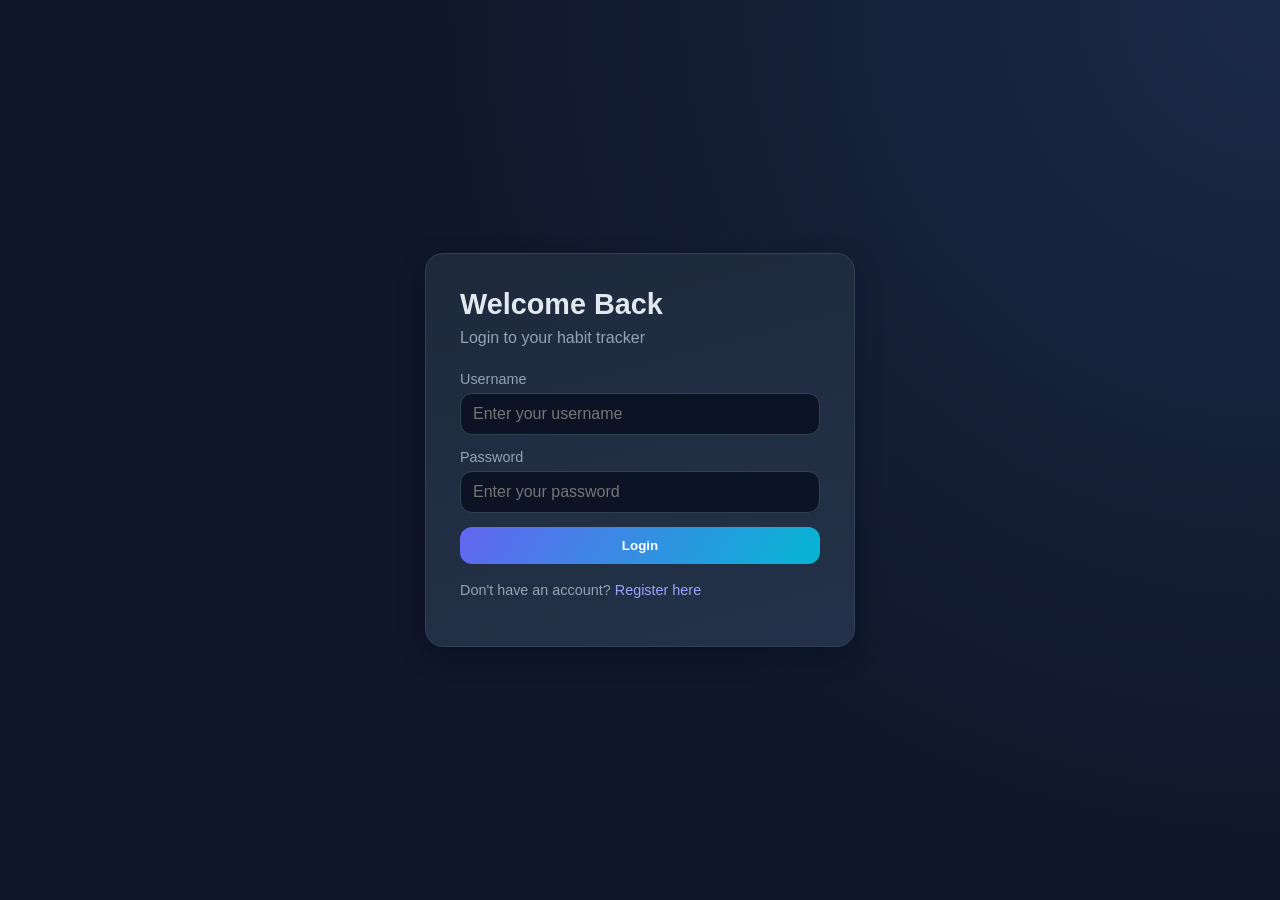
==== dashboard.html @ 2efde403 "first commit" ====
<!DOCTYPE html>
<html>
<head>
    <title>Dashboard - Habit Tracker</title>
    <link rel="stylesheet" href="style.css">
</head>
<body data-page="dashboard">
    <div class="app-shell">
        <aside class="sidebar">
            <div class="brand">FlowTrack</div>
            <nav class="nav-menu">
                <a href="dashboard.html" class="nav-link" data-nav="dashboard">Dashboard</a>
                <a href="tasks.html" class="nav-link" data-nav="tasks">Tasks</a>
                <a href="habits.html" class="nav-link" data-nav="habits">Habits</a>
                <a href="analytics.html" class="nav-link" data-nav="analytics">Analytics</a>
                <a href="settings.html" class="nav-link" data-nav="settings">Settings</a>
            </nav>
            <button class="btn ghost" onclick="logout()">Logout</button>
        </aside>

        <main class="content">
            <header class="page-header">
                <h1>Welcome, <span id="userDisplay"></span></h1>
                <p class="muted">Track tasks, habits, and your consistency every day.</p>
            </header>

            <section class="stats-grid">
                <div class="panel stat-card">
                    <h3>Total Tasks</h3>
                    <p id="metricTotalTasks" class="stat-value">0</p>
                </div>
                <div class="panel stat-card">
                    <h3>Tasks Completed</h3>
                    <p id="metricCompletedTasks" class="stat-value">0</p>
                </div>
                <div class="panel stat-card">
                    <h3>Active Habits</h3>
                    <p id="metricHabits" class="stat-value">0</p>
                </div>
                <div class="panel stat-card">
                    <h3>Best Streak</h3>
                    <p id="metricBestStreak" class="stat-value">0</p>
                </div>
            </section>

            <section class="split-grid">
                <div class="panel">
                    <h2>Quick Add Task</h2>
                    <div class="grid-2">
                        <input type="text" id="quickTaskName" placeholder="Task name">
                        <input type="date" id="quickTaskDeadline">
                    </div>
                    <div class="grid-3">
                        <select id="quickTaskPriority">
                            <option value="High">High</option>
                            <option value="Medium" selected>Medium</option>
                            <option value="Low">Low</option>
                        </select>
                        <select id="quickTaskCategory">
                            <option value="Study">Study</option>
                            <option value="Work">Work</option>
                            <option value="Health">Health</option>
                            <option value="Personal">Personal</option>
                        </select>
                        <button class="btn primary" onclick="addQuickTask()">Add</button>
                    </div>
                </div>

                <div class="panel">
                    <h2>Weekly Progress</h2>
                    <div class="progress-track">
                        <div id="weeklyProgressFill" class="progress-fill"></div>
                    </div>
                    <p id="weeklyProgressText" class="muted">0% completion this week</p>
                </div>
            </section>

            <section class="split-grid">
                <div class="panel">
                    <h2>Tasks Due Today</h2>
                    <ul id="todayTaskList" class="item-list"></ul>
                </div>
                <div class="panel">
                    <h2>Habit Summary</h2>
                    <ul id="habitSummaryList" class="item-list"></ul>
                </div>
            </section>
        </main>
    </div>

    <script src="script.js"></script>
</body>
</html>
---- style.css ----
:root {
    --bg: #0f172a;
    --bg-soft: #111c33;
    --panel: #1e293b;
    --panel-2: #23324a;
    --text: #e2e8f0;
    --muted: #94a3b8;
    --accent: #6366f1;
    --accent-2: #06b6d4;
    --success: #22c55e;
    --danger: #ef4444;
    --border: #334155;
    --shadow: 0 8px 24px rgba(2, 6, 23, 0.35);
}

:root[data-theme="light"] {
    --bg: #f1f5f9;
    --bg-soft: #e2e8f0;
    --panel: #ffffff;
    --panel-2: #f8fafc;
    --text: #0f172a;
    --muted: #475569;
    --accent: #4f46e5;
    --accent-2: #0891b2;
    --success: #16a34a;
    --danger: #dc2626;
    --border: #d6deea;
    --shadow: 0 8px 22px rgba(15, 23, 42, 0.12);
}

* {
    box-sizing: border-box;
}

body {
    margin: 0;
    font-family: "Poppins", "Segoe UI", Tahoma, sans-serif;
    background: radial-gradient(circle at top right, #1b2a48 0%, var(--bg) 55%);
    color: var(--text);
}

.auth-page {
    min-height: 100vh;
    display: grid;
    place-items: center;
    padding: 24px;
}

.auth-container {
    width: 100%;
    max-width: 430px;
}

.auth-card {
    background: linear-gradient(165deg, var(--panel) 0%, var(--panel-2) 100%);
    border: 1px solid var(--border);
    border-radius: 18px;
    box-shadow: var(--shadow);
    padding: 34px;
    animation: rise 0.4s ease;
}

.auth-card h1 {
    margin: 0;
    font-size: 1.8rem;
}

.subtitle {
    color: var(--muted);
    margin: 8px 0 24px;
}

.form-group {
    margin-bottom: 14px;
}

label {
    display: block;
    font-size: 0.9rem;
    color: var(--muted);
    margin-bottom: 6px;
}

input,
select {
    width: 100%;
    background: #0b1325;
    color: var(--text);
    border: 1px solid var(--border);
    border-radius: 12px;
    padding: 11px 12px;
    font: inherit;
    transition: border-color 0.2s, transform 0.2s;
}

:root[data-theme="light"] input,
:root[data-theme="light"] select {
    background: #ffffff;
}

input:focus,
select:focus {
    outline: none;
    border-color: var(--accent);
    transform: translateY(-1px);
}

.btn {
    border: 0;
    border-radius: 12px;
    padding: 11px 14px;
    font-weight: 600;
    cursor: pointer;
    transition: transform 0.2s, opacity 0.2s, box-shadow 0.2s;
}

.btn:hover {
    transform: translateY(-2px);
}

.btn.primary {
    background: linear-gradient(120deg, var(--accent), var(--accent-2));
    color: #ffffff;
    box-shadow: 0 10px 20px rgba(79, 70, 229, 0.3);
}

.btn.ghost {
    background: transparent;
    color: var(--text);
    border: 1px solid var(--border);
}

.btn.danger {
    background: var(--danger);
    color: #ffffff;
}

.btn-primary {
    width: 100%;
    background: linear-gradient(120deg, var(--accent), var(--accent-2));
    color: #ffffff;
}

.auth-link {
    margin-top: 18px;
    font-size: 0.9rem;
    color: var(--muted);
}

.auth-link a {
    color: #9ca3ff;
    text-decoration: none;
}

.message {
    margin-bottom: 14px;
    border-radius: 10px;
    padding: 10px 12px;
    font-size: 0.9rem;
}

.message.success {
    background: rgba(34, 197, 94, 0.14);
    border: 1px solid rgba(34, 197, 94, 0.4);
}

.message.error {
    background: rgba(239, 68, 68, 0.14);
    border: 1px solid rgba(239, 68, 68, 0.4);
}

.app-shell {
    min-height: 100vh;
    display: grid;
    grid-template-columns: 250px 1fr;
}

.sidebar {
    background: linear-gradient(180deg, #101a31 0%, #0b1428 100%);
    border-right: 1px solid var(--border);
    padding: 18px;
    display: flex;
    flex-direction: column;
    gap: 16px;
}

:root[data-theme="light"] .sidebar {
    background: linear-gradient(180deg, #ffffff 0%, #f4f7fb 100%);
}

.brand {
    font-size: 1.3rem;
    font-weight: 700;
    letter-spacing: 0.3px;
}

.nav-menu {
    display: flex;
    flex-direction: column;
    gap: 8px;
}

.nav-link {
    text-decoration: none;
    color: var(--muted);
    padding: 10px 12px;
    border-radius: 10px;
    transition: 0.2s;
}

.nav-link:hover,
.nav-link.active {
    color: var(--text);
    background: rgba(99, 102, 241, 0.2);
}

.content {
    padding: 24px;
}

.page-header h1 {
    margin: 0;
    font-size: 1.8rem;
}

.muted {
    color: var(--muted);
}

.panel {
    background: linear-gradient(180deg, var(--panel) 0%, var(--panel-2) 100%);
    border: 1px solid var(--border);
    border-radius: 16px;
    padding: 16px;
    box-shadow: var(--shadow);
}

.panel h2,
.panel h3 {
    margin-top: 0;
}

.stats-grid {
    margin-top: 16px;
    display: grid;
    grid-template-columns: repeat(4, minmax(0, 1fr));
    gap: 12px;
}

.stat-value {
    font-size: 1.8rem;
    font-weight: 700;
    margin: 8px 0 0;
}

.split-grid {
    margin-top: 16px;
    display: grid;
    grid-template-columns: 1fr 1fr;
    gap: 12px;
}

.grid-2,
.grid-3 {
    display: grid;
    gap: 10px;
    margin-bottom: 10px;
}

.grid-2 {
    grid-template-columns: 1fr 1fr;
}

.grid-3 {
    grid-template-columns: 1fr 1fr auto;
}

.progress-track {
    width: 100%;
    height: 12px;
    border-radius: 999px;
    background: rgba(148, 163, 184, 0.18);
    overflow: hidden;
}

.progress-fill {
    height: 100%;
    width: 0;
    background: linear-gradient(120deg, var(--accent), var(--accent-2));
    transition: width 0.35s ease;
}

.item-list {
    margin: 0;
    padding: 0;
    list-style: none;
    display: flex;
    flex-direction: column;
    gap: 10px;
}

.item-list li {
    background: rgba(148, 163, 184, 0.08);
    border: 1px solid var(--border);
    border-left: 4px solid var(--accent);
    border-radius: 12px;
    padding: 10px;
    display: flex;
    justify-content: space-between;
    gap: 10px;
    align-items: center;
    transition: transform 0.2s;
}

.item-list li:hover {
    transform: translateX(4px);
}

.item-main {
    min-width: 0;
}

.item-title {
    margin: 0;
    font-weight: 600;
}

.item-meta {
    margin: 4px 0 0;
    color: var(--muted);
    font-size: 0.86rem;
}

.item-actions {
    display: flex;
    gap: 6px;
    flex-wrap: wrap;
}

.mini-btn {
    background: transparent;
    color: var(--text);
    border: 1px solid var(--border);
    border-radius: 8px;
    padding: 6px 8px;
    font-size: 0.8rem;
    cursor: pointer;
}

.mini-btn.danger {
    color: #fecaca;
    border-color: rgba(239, 68, 68, 0.5);
}

.task-item.high {
    border-left-color: #f97316;
}

.task-item.medium {
    border-left-color: #eab308;
}

.task-item.low {
    border-left-color: #22c55e;
}

.task-item.overdue .item-title {
    color: #fecaca;
}

.task-item.completed {
    opacity: 0.75;
}

.task-item.completed .item-title {
    text-decoration: line-through;
}

.habit-done {
    border-left-color: var(--success) !important;
}

.empty {
    color: var(--muted);
    justify-content: center;
}

.row-between {
    display: flex;
    justify-content: space-between;
    align-items: center;
    gap: 8px;
}

.small-select {
    max-width: 180px;
}

.heatmap-grid {
    margin-top: 10px;
    display: grid;
    grid-template-columns: repeat(53, 10px);
    grid-template-rows: repeat(7, 10px);
    grid-auto-flow: column;
    gap: 4px;
    overflow-x: auto;
    padding-bottom: 8px;
}

.heat-cell,
.box {
    width: 10px;
    height: 10px;
    border-radius: 2px;
    background: #0b1325;
    border: 1px solid rgba(148, 163, 184, 0.18);
}

.level-0 {
    background: #0b1325;
}

.level-1 {
    background: #173f2d;
}

.level-2 {
    background: #1f6f45;
}

.level-3 {
    background: #1f9d55;
}

.level-4 {
    background: #22c55e;
}

.heatmap-legend {
    margin-top: 10px;
    display: flex;
    align-items: center;
    gap: 6px;
    color: var(--muted);
    font-size: 0.82rem;
}

.ring-panel {
    display: grid;
    place-items: center;
}

.ring-wrap {
    position: relative;
    width: 150px;
    height: 150px;
}

.progress-ring {
    width: 100%;
    height: 100%;
    border-radius: 50%;
    background: conic-gradient(var(--accent) calc(var(--percent) * 1%), rgba(148, 163, 184, 0.2) 0);
    position: relative;
}

.progress-ring::after {
    content: "";
    position: absolute;
    inset: 14px;
    border-radius: 50%;
    background: var(--panel);
    border: 1px solid var(--border);
}

.ring-label {
    position: absolute;
    inset: 0;
    margin: auto;
    width: fit-content;
    height: fit-content;
    font-size: 1.35rem;
    font-weight: 700;
}

.bars-wrap {
    display: flex;
    align-items: flex-end;
    gap: 10px;
    min-height: 180px;
    margin-top: 10px;
}

.bar-col {
    display: flex;
    flex-direction: column;
    align-items: center;
    gap: 6px;
    flex: 1;
}

.bar {
    width: 100%;
    min-height: 6px;
    border-radius: 10px 10px 0 0;
    background: linear-gradient(180deg, var(--accent), var(--accent-2));
}

.bar-col span {
    color: var(--muted);
    font-size: 0.76rem;
}

.danger-panel {
    border-color: rgba(239, 68, 68, 0.4);
}

.react-panel {
    margin-top: 14px;
}

.react-task-app {
    margin-top: 10px;
}

.react-task-toolbar {
    display: grid;
    grid-template-columns: 1fr 180px;
    gap: 10px;
    margin-bottom: 10px;
}

.react-input,
.react-select {
    width: 100%;
    background: #0b1325;
    color: var(--text);
    border: 1px solid var(--border);
    border-radius: 12px;
    padding: 10px 12px;
    font: inherit;
}

:root[data-theme="light"] .react-input,
:root[data-theme="light"] .react-select {
    background: #ffffff;
}

.react-stats-row {
    display: flex;
    flex-wrap: wrap;
    gap: 8px;
    margin-bottom: 12px;
}

.react-stat-chip {
    border: 1px solid var(--border);
    background: rgba(99, 102, 241, 0.14);
    color: var(--text);
    border-radius: 999px;
    padding: 6px 10px;
    font-size: 0.82rem;
    font-weight: 600;
}

.react-task-list {
    display: grid;
    gap: 9px;
}

.react-task-card {
    border: 1px solid var(--border);
    border-left: 4px solid var(--accent);
    border-radius: 12px;
    background: rgba(148, 163, 184, 0.08);
    padding: 10px;
    display: flex;
    justify-content: space-between;
    align-items: center;
    gap: 10px;
}

.react-task-card.is-done {
    opacity: 0.7;
}

.react-task-card.is-done .react-task-title {
    text-decoration: line-through;
}

.react-task-title {
    margin: 0;
    font-weight: 600;
}

.react-task-meta {
    margin: 4px 0 0;
    color: var(--muted);
    font-size: 0.84rem;
}

.react-done-btn {
    min-width: 84px;
}

.react-empty {
    margin: 6px 0;
}

@keyframes rise {
    from {
        opacity: 0;
        transform: translateY(10px);
    }
    to {
        opacity: 1;
        transform: translateY(0);
    }
}

@media (max-width: 1000px) {
    .app-shell {
        grid-template-columns: 1fr;
    }

    .sidebar {
        position: sticky;
        top: 0;
        z-index: 10;
    }

    .stats-grid {
        grid-template-columns: repeat(2, minmax(0, 1fr));
    }

    .split-grid {
        grid-template-columns: 1fr;
    }
}

@media (max-width: 640px) {
    .content {
        padding: 14px;
    }

    .grid-2,
    .grid-3 {
        grid-template-columns: 1fr;
    }

    .item-list li {
        flex-direction: column;
        align-items: flex-start;
    }

    .item-actions {
        width: 100%;
    }

    .mini-btn {
        flex: 1;
    }

    .react-task-toolbar {
        grid-template-columns: 1fr;
    }

    .react-task-card {
        flex-direction: column;
        align-items: flex-start;
    }

    .react-done-btn {
        width: 100%;
    }
}
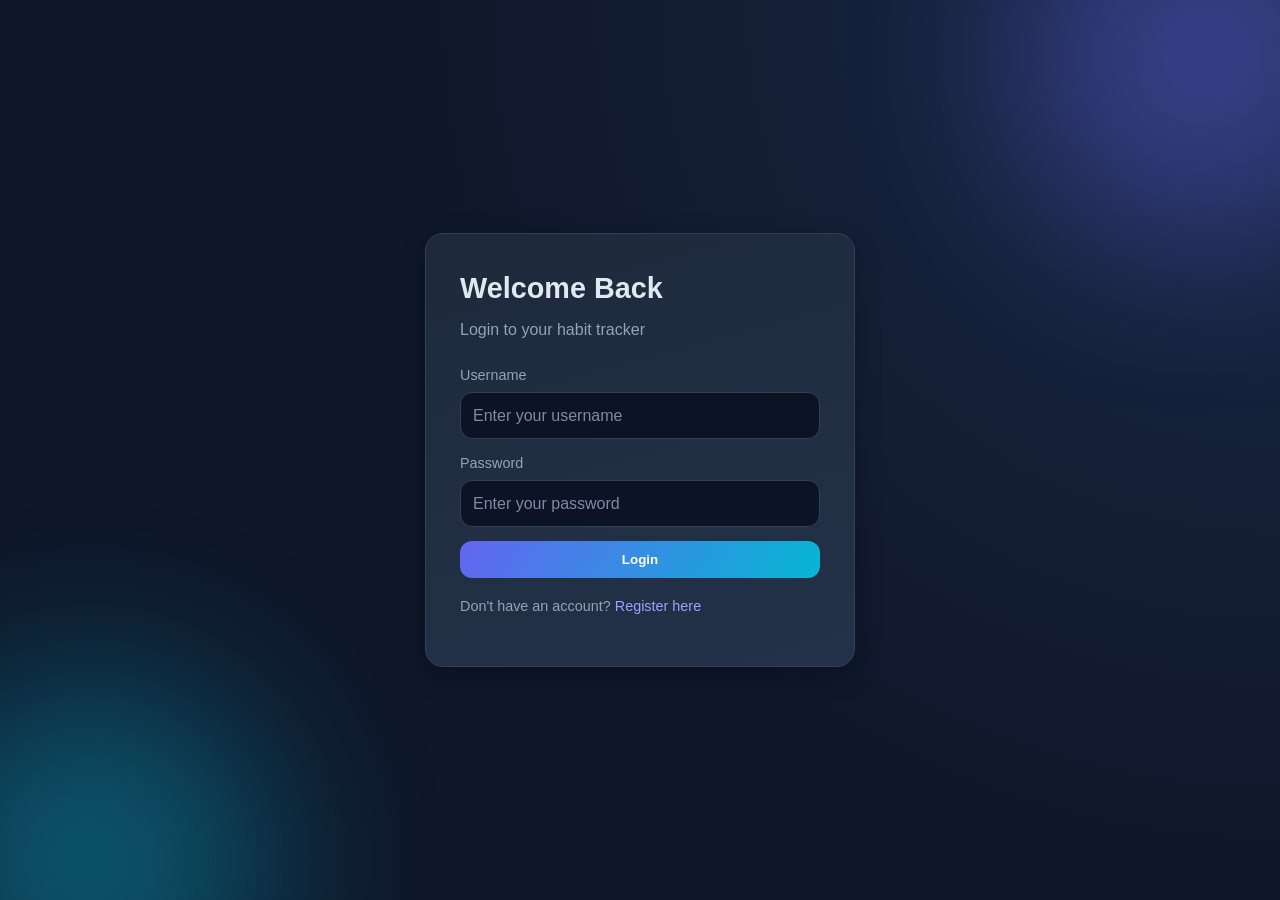
==== commit 3ce0a633: "New Features" ====
--- a/dashboard.html
+++ b/dashboard.html
@@ -13,6 +13,7 @@
                 <a href="tasks.html" class="nav-link" data-nav="tasks">Tasks</a>
                 <a href="habits.html" class="nav-link" data-nav="habits">Habits</a>
                 <a href="analytics.html" class="nav-link" data-nav="analytics">Analytics</a>
+                <a href="calendar.html" class="nav-link" data-nav="calendar">Calendar</a>
                 <a href="settings.html" class="nav-link" data-nav="settings">Settings</a>
             </nav>
             <button class="btn ghost" onclick="logout()">Logout</button>
--- a/style.css
+++ b/style.css
@@ -32,11 +32,41 @@
     box-sizing: border-box;
 }
 
+*::selection {
+    background: rgba(99, 102, 241, 0.35);
+    color: #ffffff;
+}
+
 body {
     margin: 0;
     font-family: "Poppins", "Segoe UI", Tahoma, sans-serif;
     background: radial-gradient(circle at top right, #1b2a48 0%, var(--bg) 55%);
     color: var(--text);
+    line-height: 1.45;
+}
+
+body::before,
+body::after {
+    content: "";
+    position: fixed;
+    width: 360px;
+    height: 360px;
+    border-radius: 999px;
+    filter: blur(90px);
+    z-index: -1;
+    opacity: 0.4;
+}
+
+body::before {
+    background: #6366f1;
+    top: -120px;
+    right: -100px;
+}
+
+body::after {
+    background: #06b6d4;
+    bottom: -140px;
+    left: -90px;
 }
 
 .auth-page {
@@ -58,6 +88,7 @@
     box-shadow: var(--shadow);
     padding: 34px;
     animation: rise 0.4s ease;
+    backdrop-filter: blur(4px);
 }
 
 .auth-card h1 {
@@ -90,7 +121,7 @@
     border-radius: 12px;
     padding: 11px 12px;
     font: inherit;
-    transition: border-color 0.2s, transform 0.2s;
+    transition: border-color 0.2s, transform 0.2s, box-shadow 0.2s;
 }
 
 :root[data-theme="light"] input,
@@ -103,6 +134,11 @@
     outline: none;
     border-color: var(--accent);
     transform: translateY(-1px);
+    box-shadow: 0 0 0 3px rgba(99, 102, 241, 0.2);
+}
+
+input::placeholder {
+    color: #7e8ba3;
 }
 
 .btn {
@@ -118,6 +154,19 @@
     transform: translateY(-2px);
 }
 
+.btn:active {
+    transform: translateY(0);
+}
+
+.btn:focus-visible,
+.mini-btn:focus-visible,
+.nav-link:focus-visible,
+input:focus-visible,
+select:focus-visible {
+    outline: 2px solid rgba(99, 102, 241, 0.75);
+    outline-offset: 2px;
+}
+
 .btn.primary {
     background: linear-gradient(120deg, var(--accent), var(--accent-2));
     color: #ffffff;
@@ -182,6 +231,9 @@
     display: flex;
     flex-direction: column;
     gap: 16px;
+    position: sticky;
+    top: 0;
+    height: 100vh;
 }
 
 :root[data-theme="light"] .sidebar {
@@ -192,6 +244,18 @@
     font-size: 1.3rem;
     font-weight: 700;
     letter-spacing: 0.3px;
+    display: flex;
+    align-items: center;
+    gap: 10px;
+}
+
+.brand::before {
+    content: "";
+    width: 10px;
+    height: 10px;
+    border-radius: 999px;
+    background: linear-gradient(120deg, var(--accent), var(--accent-2));
+    box-shadow: 0 0 0 4px rgba(99, 102, 241, 0.2);
 }
 
 .nav-menu {
@@ -206,6 +270,7 @@
     padding: 10px 12px;
     border-radius: 10px;
     transition: 0.2s;
+    position: relative;
 }
 
 .nav-link:hover,
@@ -214,13 +279,33 @@
     background: rgba(99, 102, 241, 0.2);
 }
 
+.nav-link.active::before {
+    content: "";
+    position: absolute;
+    left: 0;
+    top: 8px;
+    bottom: 8px;
+    width: 3px;
+    border-radius: 999px;
+    background: linear-gradient(180deg, var(--accent), var(--accent-2));
+}
+
 .content {
     padding: 24px;
 }
 
+.content > section {
+    margin-top: 14px;
+}
+
 .page-header h1 {
     margin: 0;
-    font-size: 1.8rem;
+    font-size: 1.9rem;
+    letter-spacing: 0.2px;
+}
+
+.page-header {
+    margin-bottom: 6px;
 }
 
 .muted {
@@ -233,11 +318,34 @@
     border-radius: 16px;
     padding: 16px;
     box-shadow: var(--shadow);
+    transition: transform 0.2s ease, box-shadow 0.2s ease, border-color 0.2s ease;
+}
+
+.panel:hover {
+    transform: translateY(-2px);
+    border-color: rgba(99, 102, 241, 0.45);
+    box-shadow: 0 12px 30px rgba(2, 6, 23, 0.4);
 }
 
 .panel h2,
 .panel h3 {
     margin-top: 0;
+}
+
+.stat-card {
+    overflow: hidden;
+    position: relative;
+}
+
+.stat-card::after {
+    content: "";
+    position: absolute;
+    top: -30px;
+    right: -30px;
+    width: 90px;
+    height: 90px;
+    border-radius: 999px;
+    background: radial-gradient(circle, rgba(99, 102, 241, 0.28), transparent 70%);
 }
 
 .stats-grid {
@@ -345,6 +453,13 @@
     padding: 6px 8px;
     font-size: 0.8rem;
     cursor: pointer;
+    transition: transform 0.15s ease, border-color 0.2s ease, background 0.2s ease;
+}
+
+.mini-btn:hover {
+    transform: translateY(-1px);
+    border-color: rgba(99, 102, 241, 0.55);
+    background: rgba(99, 102, 241, 0.12);
 }
 
 .mini-btn.danger {
@@ -383,6 +498,7 @@
 .empty {
     color: var(--muted);
     justify-content: center;
+    text-align: center;
 }
 
 .row-between {
@@ -397,14 +513,75 @@
 }
 
 .heatmap-grid {
-    margin-top: 10px;
-    display: grid;
-    grid-template-columns: repeat(53, 10px);
-    grid-template-rows: repeat(7, 10px);
-    grid-auto-flow: column;
-    gap: 4px;
-    overflow-x: auto;
-    padding-bottom: 8px;
+    margin-top: 15px;
+}
+
+.calendar-container {
+    display: grid;
+    grid-template-columns: repeat(auto-fit, minmax(220px, 1fr));
+    gap: 20px;
+    padding: 10px 0;
+}
+
+.calendar-month {
+    background: #1e293b;
+    border-radius: 8px;
+    padding: 15px;
+    border: 1px solid rgba(148, 163, 184, 0.1);
+}
+
+.month-label {
+    margin: 0 0 10px 0;
+    font-size: 0.9rem;
+    font-weight: 600;
+    color: #94a3b8;
+    text-transform: uppercase;
+    letter-spacing: 0.5px;
+}
+
+.calendar-grid {
+    display: grid;
+    grid-template-columns: repeat(7, 1fr);
+    gap: 3px;
+}
+
+.week-label {
+    font-size: 0.75rem;
+    color: #64748b;
+    text-align: center;
+    font-weight: 600;
+    padding: 4px 0;
+    text-transform: uppercase;
+}
+
+.calendar-cell {
+    aspect-ratio: 1;
+    border-radius: 4px;
+    background: #0b1325;
+    border: 1px solid rgba(148, 163, 184, 0.15);
+    display: flex;
+    align-items: center;
+    justify-content: center;
+    font-size: 0.7rem;
+    color: #64748b;
+    cursor: pointer;
+    transition: all 0.2s ease;
+    position: relative;
+}
+
+.calendar-cell:hover {
+    border-color: #6366f1;
+    transform: scale(1.15);
+}
+
+.calendar-cell.empty {
+    background: transparent;
+    border: none;
+    cursor: default;
+}
+
+.calendar-cell.empty:hover {
+    transform: none;
 }
 
 .heat-cell,
@@ -422,25 +599,30 @@
 
 .level-1 {
     background: #173f2d;
+    color: #fff;
 }
 
 .level-2 {
     background: #1f6f45;
+    color: #fff;
 }
 
 .level-3 {
     background: #1f9d55;
+    color: #fff;
 }
 
 .level-4 {
     background: #22c55e;
+    color: #000;
+    font-weight: 600;
 }
 
 .heatmap-legend {
-    margin-top: 10px;
+    margin-top: 15px;
     display: flex;
     align-items: center;
-    gap: 6px;
+    gap: 8px;
     color: var(--muted);
     font-size: 0.82rem;
 }
@@ -491,6 +673,28 @@
     margin-top: 10px;
 }
 
+/* Smooth and minimal scrollbars */
+* {
+    scrollbar-width: thin;
+    scrollbar-color: rgba(99, 102, 241, 0.6) transparent;
+}
+
+*::-webkit-scrollbar {
+    width: 10px;
+    height: 10px;
+}
+
+*::-webkit-scrollbar-thumb {
+    background: rgba(99, 102, 241, 0.5);
+    border-radius: 999px;
+    border: 2px solid transparent;
+    background-clip: padding-box;
+}
+
+*::-webkit-scrollbar-track {
+    background: transparent;
+}
+
 .bar-col {
     display: flex;
     flex-direction: column;
@@ -513,6 +717,149 @@
 
 .danger-panel {
     border-color: rgba(239, 68, 68, 0.4);
+}
+
+.badge {
+    border: 1px solid var(--border);
+    background: rgba(99, 102, 241, 0.14);
+    color: var(--text);
+    border-radius: 999px;
+    padding: 6px 10px;
+    font-size: 0.82rem;
+    white-space: nowrap;
+}
+
+.info-strip {
+    border: 1px solid var(--border);
+    border-radius: 10px;
+    padding: 8px 10px;
+    font-size: 0.86rem;
+    color: var(--text);
+    background: rgba(148, 163, 184, 0.14);
+    flex: 1;
+}
+
+.info-strip.safe {
+    border-color: rgba(34, 197, 94, 0.35);
+    background: rgba(34, 197, 94, 0.12);
+}
+
+.info-strip.danger {
+    border-color: rgba(239, 68, 68, 0.45);
+    background: rgba(239, 68, 68, 0.14);
+}
+
+.month-grid {
+    margin-top: 12px;
+    display: grid;
+    grid-template-columns: repeat(7, minmax(0, 1fr));
+    gap: 8px;
+}
+
+.calendar-weekday {
+    text-align: center;
+    color: var(--muted);
+    font-size: 0.78rem;
+    font-weight: 600;
+}
+
+.month-day {
+    border: 1px solid var(--border);
+    border-radius: 10px;
+    background: rgba(148, 163, 184, 0.08);
+    color: var(--text);
+    min-height: 72px;
+    padding: 6px;
+    display: flex;
+    flex-direction: column;
+    justify-content: space-between;
+    text-align: left;
+    cursor: pointer;
+    transition: transform 0.2s ease, border-color 0.2s ease, background 0.2s ease;
+}
+
+.month-day:hover {
+    transform: translateY(-2px);
+    border-color: rgba(99, 102, 241, 0.55);
+    background: rgba(99, 102, 241, 0.14);
+}
+
+.month-day small {
+    color: var(--muted);
+    font-size: 0.72rem;
+}
+
+.month-day.active {
+    border-color: rgba(6, 182, 212, 0.55);
+}
+
+.month-day.today {
+    outline: 2px solid rgba(99, 102, 241, 0.7);
+    outline-offset: 1px;
+}
+
+.month-day.empty {
+    visibility: hidden;
+    min-height: 0;
+    padding: 0;
+    border: 0;
+}
+
+.calendar-day-details {
+    color: var(--text);
+}
+
+.calendar-day-details h3 {
+    margin-top: 0;
+}
+
+.calendar-detail-grid {
+    display: grid;
+    grid-template-columns: 1fr 1fr;
+    gap: 14px;
+}
+
+.calendar-day-details ul {
+    margin: 0;
+    padding-left: 18px;
+    color: var(--muted);
+}
+
+input[type="checkbox"] {
+    width: auto;
+    margin-top: 8px;
+    transform: scale(1.1);
+}
+
+.confetti-overlay {
+    position: fixed;
+    inset: 0;
+    pointer-events: none;
+    overflow: hidden;
+    z-index: 9999;
+}
+
+.confetti-piece {
+    position: absolute;
+    top: -10px;
+    width: 8px;
+    height: 14px;
+    opacity: 0.9;
+    border-radius: 2px;
+    animation-name: confetti-fall;
+    animation-timing-function: linear;
+    animation-fill-mode: forwards;
+}
+
+@keyframes confetti-fall {
+    from {
+        transform: translateY(0) rotate(0deg);
+        opacity: 1;
+    }
+    to {
+        transform: translateY(110vh) rotate(560deg);
+        opacity: 0;
+    }
 }
 
 .react-panel {
@@ -627,6 +974,35 @@
         position: sticky;
         top: 0;
         z-index: 10;
+        height: auto;
+        flex-direction: row;
+        align-items: center;
+        justify-content: space-between;
+        flex-wrap: wrap;
+        gap: 10px;
+        backdrop-filter: blur(8px);
+    }
+
+    .nav-menu {
+        width: 100%;
+        order: 3;
+        flex-direction: row;
+        overflow-x: auto;
+        padding-bottom: 4px;
+        gap: 8px;
+    }
+
+    .nav-link {
+        white-space: nowrap;
+    }
+
+    .nav-link.active::before {
+        left: 8px;
+        right: 8px;
+        top: auto;
+        bottom: 0;
+        width: auto;
+        height: 3px;
     }
 
     .stats-grid {
@@ -643,6 +1019,15 @@
         padding: 14px;
     }
 
+    .panel {
+        padding: 14px;
+        border-radius: 14px;
+    }
+
+    .page-header h1 {
+        font-size: 1.55rem;
+    }
+
     .grid-2,
     .grid-3 {
         grid-template-columns: 1fr;
@@ -670,6 +1055,19 @@
         align-items: flex-start;
     }
 
+    .month-grid {
+        gap: 6px;
+    }
+
+    .month-day {
+        min-height: 62px;
+        padding: 5px;
+    }
+
+    .calendar-detail-grid {
+        grid-template-columns: 1fr;
+    }
+
     .react-done-btn {
         width: 100%;
     }
